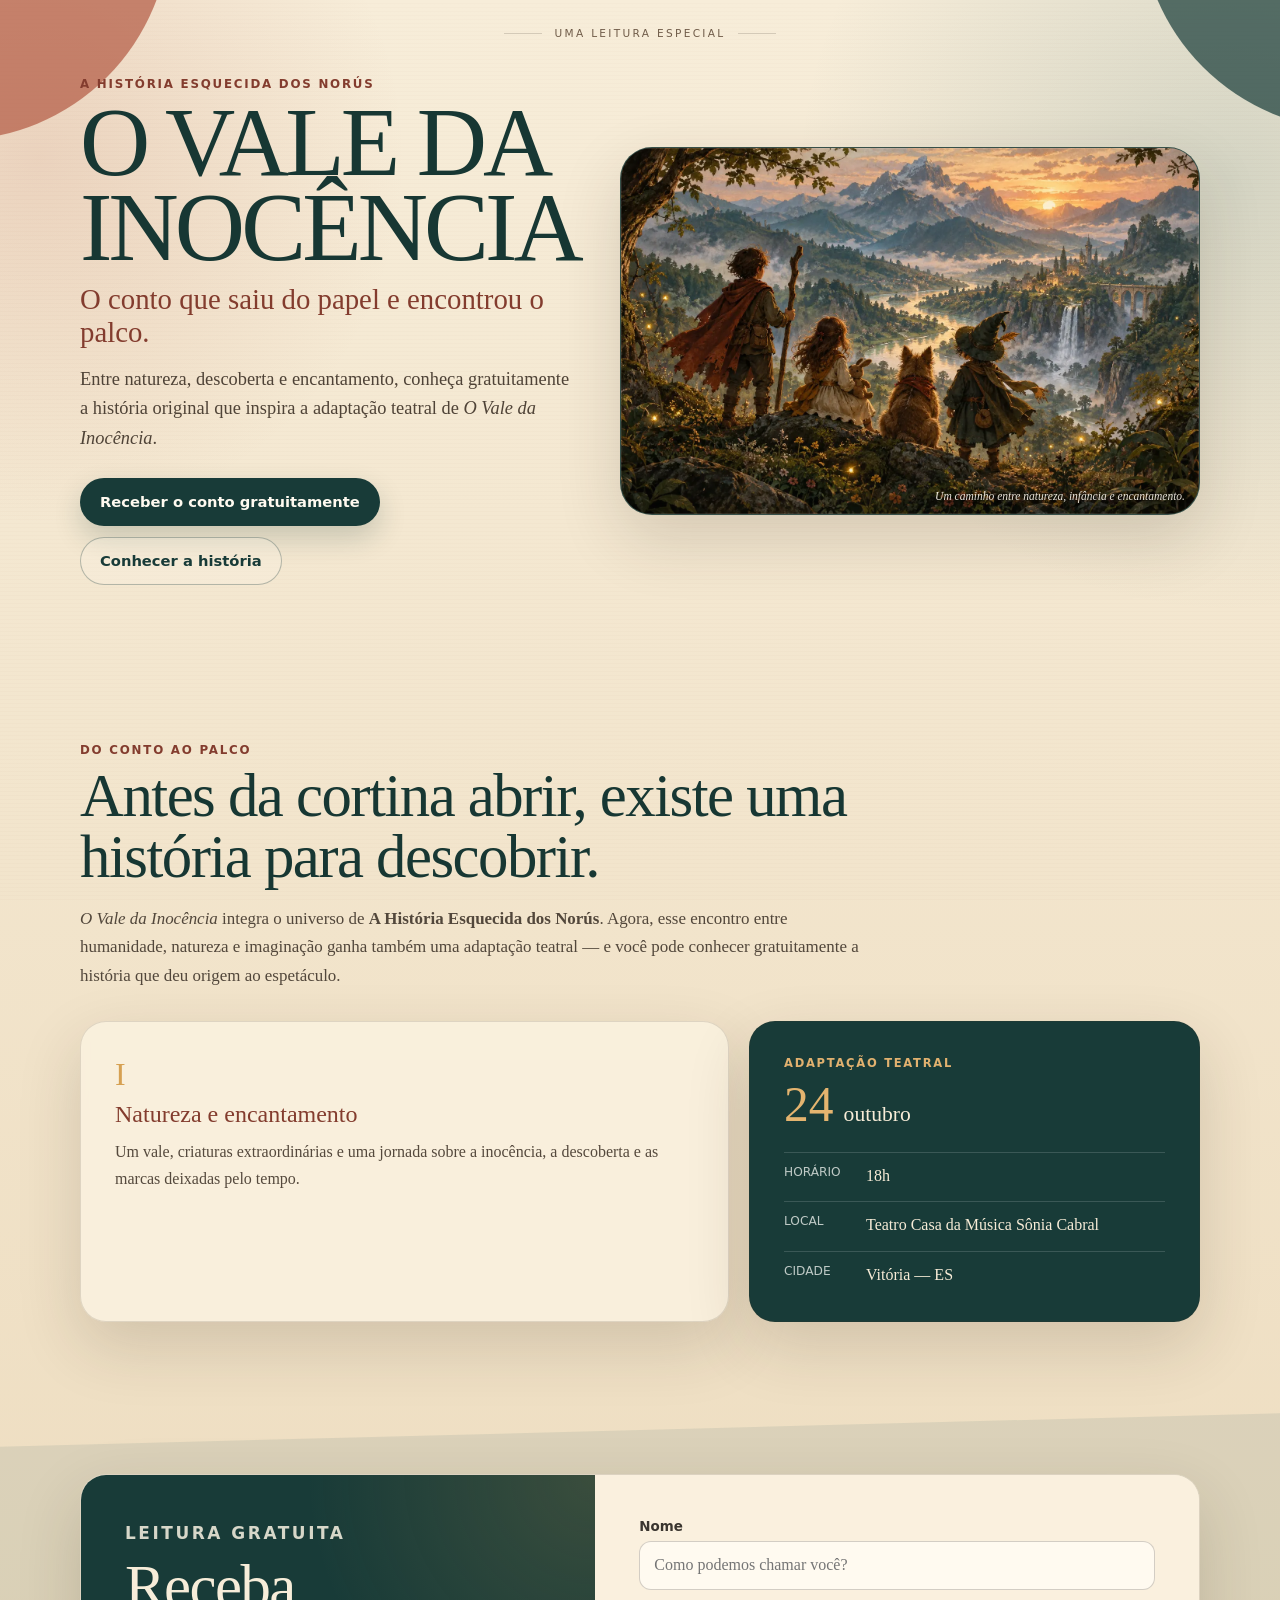
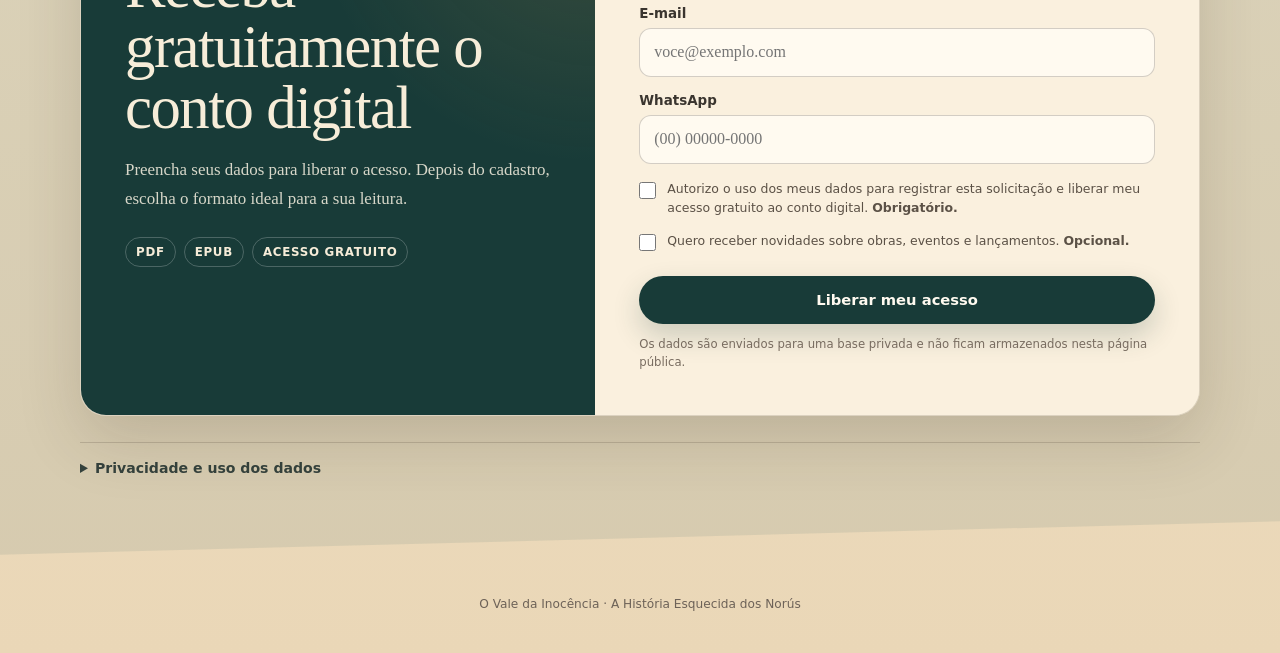
==== vale-da-inocencia/index.html @ 0e9c5410 "Força atualização da integração pública" ====
<!doctype html>
<html lang="pt-BR">
<head>
  <meta charset="utf-8">
  <meta name="viewport" content="width=device-width, initial-scale=1, viewport-fit=cover">
  <meta name="theme-color" content="#183b38">
  <meta name="description" content="Leia gratuitamente O Vale da Inocência — A História Esquecida dos Norús, o conto que inspira a adaptação teatral.">
  <meta property="og:title" content="O Vale da Inocência — leitura gratuita">
  <meta property="og:description" content="O conto que saiu do papel e encontrou o palco.">
  <meta property="og:image" content="assets/hero-vale-da-inocencia.jpg">
  <meta property="og:type" content="website">
  <title>O Vale da Inocência — leitura gratuita</title>
  <link rel="preload" as="image" href="assets/hero-vale-da-inocencia.webp" type="image/webp" fetchpriority="high">
  <link rel="stylesheet" href="styles.css?v=2">
</head>
<body>
  <a class="skip-link" href="#conteudo">Ir para o conteúdo</a>

  <header class="hero">
    <div class="page-shell hero-shell">
      <p class="overline overline-center"><span>uma leitura especial</span></p>
      <div class="hero-layout">
        <div class="hero-copy">
          <p class="kicker">A História Esquecida dos Norús</p>
          <h1><span>O Vale da</span> <strong>Inocência</strong></h1>
          <p class="hero-tagline">O conto que saiu do papel e encontrou o palco.</p>
          <p class="hero-lead">Entre natureza, descoberta e encantamento, conheça gratuitamente a história original que inspira a adaptação teatral de <em>O Vale da Inocência</em>.</p>
          <div class="hero-actions">
            <a class="button button-primary" href="#receber">Receber o conto gratuitamente</a>
            <a class="button button-ghost" href="#historia">Conhecer a história</a>
          </div>
        </div>
        <figure class="hero-art">
          <picture>
            <source srcset="assets/hero-vale-da-inocencia.webp" type="image/webp">
            <img src="assets/hero-vale-da-inocencia.jpg" width="1672" height="941" alt="Quatro personagens contemplam um vale encantado ao pôr do sol" loading="eager" fetchpriority="high" decoding="async">
          </picture>
          <figcaption>Um caminho entre natureza, infância e encantamento.</figcaption>
        </figure>
      </div>
    </div>
  </header>

  <main id="conteudo">
    <section class="story-section" id="historia">
      <div class="page-shell">
        <div class="section-intro">
          <p class="kicker">Do conto ao palco</p>
          <h2>Antes da cortina abrir, existe uma história para descobrir.</h2>
          <p><em>O Vale da Inocência</em> integra o universo de <strong>A História Esquecida dos Norús</strong>. Agora, esse encontro entre humanidade, natureza e imaginação ganha também uma adaptação teatral — e você pode conhecer gratuitamente a história que deu origem ao espetáculo.</p>
        </div>
        <div class="context-grid">
          <article class="paper-card story-card">
            <span class="card-number" aria-hidden="true">I</span>
            <h3>Natureza e encantamento</h3>
            <p>Um vale, criaturas extraordinárias e uma jornada sobre a inocência, a descoberta e as marcas deixadas pelo tempo.</p>
          </article>
          <aside class="paper-card event-card" aria-label="Informações da apresentação teatral">
            <p class="event-label">Adaptação teatral</p>
            <p class="event-date"><strong>24</strong> outubro</p>
            <dl>
              <div><dt>Horário</dt><dd>18h</dd></div>
              <div><dt>Local</dt><dd>Teatro Casa da Música Sônia Cabral</dd></div>
              <div><dt>Cidade</dt><dd>Vitória — ES</dd></div>
            </dl>
          </aside>
        </div>
      </div>
    </section>

    <section class="capture-section" id="receber">
      <div class="page-shell">
        <div class="capture-frame" id="captureFrame">
          <div class="capture-copy">
            <p class="kicker kicker-gold">Leitura gratuita</p>
            <h2>Receba gratuitamente o conto digital</h2>
            <p>Preencha seus dados para liberar o acesso. Depois do cadastro, escolha o formato ideal para a sua leitura.</p>
            <ul class="format-list" aria-label="Formatos disponíveis">
              <li>PDF</li>
              <li>ePub</li>
              <li>Acesso gratuito</li>
            </ul>
          </div>
          <form id="leadForm" novalidate>
            <div class="field honeypot" aria-hidden="true">
              <label for="website">Não preencha este campo</label>
              <input id="website" name="website" type="text" tabindex="-1" autocomplete="off">
            </div>
            <div class="field">
              <label for="nome">Nome</label>
              <input id="nome" name="nome" type="text" autocomplete="name" required minlength="2" maxlength="100" placeholder="Como podemos chamar você?">
            </div>
            <div class="field">
              <label for="email">E-mail</label>
              <input id="email" name="email" type="email" inputmode="email" autocomplete="email" required maxlength="160" placeholder="voce@exemplo.com">
            </div>
            <div class="field">
              <label for="whatsapp">WhatsApp</label>
              <input id="whatsapp" name="whatsapp" type="tel" inputmode="tel" autocomplete="tel" required maxlength="16" pattern="\(?\d{2}\)?\s?\d{4,5}-?\d{4}" placeholder="(00) 00000-0000">
            </div>
            <label class="consent-row">
              <input id="consentimento" name="consentimento" type="checkbox" required>
              <span>Autorizo o uso dos meus dados para registrar esta solicitação e liberar meu acesso gratuito ao conto digital. <strong>Obrigatório.</strong></span>
            </label>
            <label class="consent-row">
              <input id="marketing" name="marketing" type="checkbox">
              <span>Quero receber novidades sobre obras, eventos e lançamentos. <strong>Opcional.</strong></span>
            </label>
            <button class="button button-primary submit-button" type="submit">Liberar meu acesso</button>
            <p class="form-status" id="formStatus" role="status" aria-live="polite"></p>
            <p class="form-note">Os dados são enviados para uma base privada e não ficam armazenados nesta página pública.</p>
          </form>
        </div>

        <div class="unlock-panel" id="unlockPanel" aria-live="polite" hidden>
          <p class="kicker">Acesso liberado</p>
          <h2>Boa leitura.</h2>
          <p>Escolha o formato que preferir para entrar no universo de <em>O Vale da Inocência</em>.</p>
          <div class="download-actions">
            <a id="pdfButton" class="button button-primary" href="#" target="_blank" rel="noopener">Abrir PDF</a>
            <a id="epubButton" class="button button-ghost" href="#" download>Baixar ePub</a>
          </div>
          <p class="download-note" id="downloadNote" hidden>Os arquivos digitais ainda precisam ser conectados pelos responsáveis pela ação.</p>
        </div>

        <details class="privacy-note" id="privacidade">
          <summary>Privacidade e uso dos dados</summary>
          <p>Nome, e-mail e WhatsApp são usados para registrar a solicitação e liberar o conteúdo. A autorização para receber novidades é separada, opcional e pode ser recusada sem impedir o acesso ao conto. A origem da visita e os parâmetros de campanha também podem ser registrados para medir esta ação.</p>
        </details>
      </div>
    </section>
  </main>

  <footer><div class="page-shell">O Vale da Inocência · A História Esquecida dos Norús</div></footer>
  <script src="config.js?v=3"></script>
  <script src="app.js?v=3" defer></script>
</body>
</html>
---- vale-da-inocencia/styles.css ----
:root {
  --paper: #ead7b7;
  --paper-light: #f7edd9;
  --paper-card: rgba(250, 241, 222, 0.9);
  --ink: #173733;
  --wine: #833c2e;
  --rust: #b35942;
  --gold: #d6a052;
  --teal: #4b7776;
  --deep: #183b38;
  --muted: #705c49;
  --line: rgba(58, 47, 36, 0.18);
  --shadow: 0 24px 64px rgba(47, 35, 23, 0.16);
  --serif: Georgia, "Times New Roman", serif;
  --sans: system-ui, -apple-system, BlinkMacSystemFont, "Segoe UI", sans-serif;
}

* { box-sizing: border-box; }
html { scroll-behavior: smooth; }

body {
  min-width: 320px;
  margin: 0;
  color: var(--deep);
  background:
    radial-gradient(circle at 3% 7%, rgba(179, 89, 66, 0.17), transparent 23rem),
    radial-gradient(circle at 96% 8%, rgba(75, 119, 118, 0.2), transparent 27rem),
    linear-gradient(180deg, var(--paper-light), var(--paper));
  font-family: var(--serif);
  text-rendering: optimizeLegibility;
}

body::before {
  position: fixed;
  z-index: -1;
  inset: 0;
  content: "";
  pointer-events: none;
  opacity: 0.28;
  background-image:
    repeating-linear-gradient(0deg, rgba(86, 59, 31, 0.045) 0 1px, transparent 1px 4px),
    repeating-linear-gradient(90deg, rgba(255, 255, 255, 0.09) 0 1px, transparent 1px 5px);
  mix-blend-mode: multiply;
}

a { color: inherit; }
button, input { font: inherit; }

.skip-link {
  position: fixed;
  z-index: 20;
  top: 8px;
  left: 8px;
  padding: 10px 14px;
  border-radius: 8px;
  color: #fff;
  background: var(--deep);
  font-family: var(--sans);
  transform: translateY(-140%);
}
.skip-link:focus { transform: translateY(0); }

.page-shell { width: min(1120px, calc(100% - 32px)); margin-inline: auto; }

.hero { position: relative; overflow: hidden; padding: 18px 0 64px; }
.hero::before, .hero::after {
  position: absolute;
  z-index: -1;
  width: 430px;
  height: 430px;
  border-radius: 50%;
  content: "";
  opacity: 0.7;
}
.hero::before { top: -290px; left: -260px; background: var(--rust); }
.hero::after { top: -300px; right: -290px; background: var(--deep); }

.overline {
  display: flex;
  align-items: center;
  gap: 12px;
  margin: 5px 0 26px;
  color: var(--muted);
  font-family: var(--sans);
  font-size: 0.66rem;
  letter-spacing: 0.22em;
  text-transform: uppercase;
}
.overline::before, .overline::after { width: 38px; height: 1px; content: ""; background: var(--line); }
.overline-center { justify-content: center; }

.hero-layout { display: grid; grid-template-columns: minmax(0, 1fr); gap: 30px; }
.hero-copy { min-width: 0; }

.kicker {
  margin: 0;
  color: var(--wine);
  font-family: var(--sans);
  font-size: 0.74rem;
  font-weight: 800;
  letter-spacing: 0.15em;
  text-transform: uppercase;
}

h1 {
  max-width: 100%;
  margin: 0.55rem 0 0.75rem;
  color: var(--ink);
  font-size: clamp(2.9rem, 14vw, 4.25rem);
  font-weight: 400;
  letter-spacing: -0.045em;
  line-height: 0.88;
  text-transform: uppercase;
}
h1 span, h1 strong { display: block; }
h1 strong { font-weight: 400; }

.hero-tagline {
  margin: 0 0 16px;
  color: var(--wine);
  font-size: clamp(1.35rem, 6.2vw, 1.75rem);
  line-height: 1.14;
}
.hero-lead { max-width: 650px; margin: 0; color: #4f4337; font-size: 1.04rem; line-height: 1.62; }

.hero-actions, .download-actions { display: grid; grid-template-columns: 1fr; gap: 11px; margin-top: 24px; }

.button {
  display: inline-flex;
  min-height: 48px;
  align-items: center;
  justify-content: center;
  padding: 13px 19px;
  border: 1px solid transparent;
  border-radius: 999px;
  cursor: pointer;
  font-family: var(--sans);
  font-size: 0.92rem;
  font-weight: 800;
  line-height: 1.2;
  text-align: center;
  text-decoration: none;
  transition: transform 160ms ease, box-shadow 160ms ease, background 160ms ease;
}
.button:hover { transform: translateY(-2px); }
.button:focus-visible { outline: 3px solid rgba(214, 160, 82, 0.75); outline-offset: 3px; }
.button:disabled { cursor: wait; opacity: 0.7; transform: none; }
.button[aria-disabled="true"] { cursor: not-allowed; opacity: 0.52; pointer-events: none; }
.button-primary { color: #fffaf0; background: var(--deep); box-shadow: 0 12px 28px rgba(24, 59, 56, 0.2); }
.button-ghost { border-color: rgba(24, 59, 56, 0.3); color: var(--deep); background: rgba(255, 250, 240, 0.2); }

.hero-art {
  position: relative;
  order: -1;
  min-width: 0;
  margin: 0;
  overflow: hidden;
  border: 1px solid rgba(67, 51, 36, 0.17);
  border-radius: 24px;
  background: #355650;
  box-shadow: var(--shadow);
}
.hero-art picture, .hero-art img { display: block; width: 100%; height: auto; }
.hero-art img { aspect-ratio: 16 / 9; object-fit: cover; object-position: center center; }
.hero-art::after {
  position: absolute;
  inset: 0;
  content: "";
  pointer-events: none;
  box-shadow: inset 0 0 0 1px rgba(255, 255, 255, 0.09), inset 0 -40px 70px rgba(26, 34, 29, 0.15);
}
.hero-art figcaption {
  position: absolute;
  z-index: 1;
  right: 14px;
  bottom: 12px;
  left: 14px;
  color: rgba(255, 250, 240, 0.9);
  font-size: 0.72rem;
  font-style: italic;
  text-align: right;
  text-shadow: 0 1px 5px rgba(0, 0, 0, 0.7);
}

section { padding: 58px 0; }
.section-intro { max-width: 780px; }
.section-intro h2, .capture-copy h2, .unlock-panel h2 {
  margin: 9px 0 16px;
  color: var(--ink);
  font-size: clamp(2.2rem, 9vw, 3.8rem);
  font-weight: 400;
  letter-spacing: -0.025em;
  line-height: 1;
}
.section-intro > p:last-child, .capture-copy > p, .unlock-panel > p { color: #52473b; font-size: 1.06rem; line-height: 1.7; }

.context-grid { display: grid; grid-template-columns: 1fr; gap: 20px; margin-top: 30px; }
.paper-card, .capture-frame, .unlock-panel {
  border: 1px solid rgba(67, 51, 36, 0.14);
  border-radius: 26px;
  background: var(--paper-card);
  box-shadow: var(--shadow);
  backdrop-filter: blur(4px);
}
.story-card, .event-card { padding: 28px; }
.card-number { color: var(--gold); font-size: 2rem; }
.story-card h3 { margin: 8px 0 10px; color: var(--wine); font-size: 1.5rem; font-weight: 500; }
.story-card p { margin: 0; color: #55493d; font-size: 1rem; line-height: 1.7; }

.event-card { color: #f7ecd7; background: var(--deep); }
.event-label {
  margin: 0 0 10px;
  color: #e1b16f;
  font-family: var(--sans);
  font-size: 0.72rem;
  font-weight: 800;
  letter-spacing: 0.15em;
  text-transform: uppercase;
}
.event-date { display: flex; align-items: baseline; gap: 10px; margin: 0 0 22px; font-size: 1.35rem; }
.event-date strong { color: #e4b46f; font-size: 3.1rem; font-weight: 400; line-height: 1; }
.event-card dl { display: grid; gap: 14px; margin: 0; }
.event-card dl div { display: grid; grid-template-columns: 70px 1fr; gap: 12px; padding-top: 12px; border-top: 1px solid rgba(255,255,255,0.15); }
.event-card dt { color: #bfcac6; font-family: var(--sans); font-size: 0.76rem; text-transform: uppercase; }
.event-card dd { margin: 0; line-height: 1.42; }

.capture-section { position: relative; }
.capture-section::before {
  position: absolute;
  z-index: -1;
  inset: 32px 0;
  content: "";
  background: rgba(75, 119, 118, 0.12);
  transform: skewY(-1.5deg);
}
.capture-frame { overflow: hidden; }
.capture-copy {
  padding: 30px 26px;
  color: #f6ecd8;
  background: radial-gradient(circle at 100% 0, rgba(214, 160, 82, 0.18), transparent 18rem), var(--deep);
}
.capture-copy h2 { color: #f7edd9; }
.capture-copy > p { color: #d7d7c9; }
.kicker-gold { color: #e1b16f; }

.format-list { display: flex; flex-wrap: wrap; gap: 8px; margin: 23px 0 0; padding: 0; list-style: none; }
.format-list li {
  padding: 7px 10px;
  border: 1px solid rgba(255, 255, 255, 0.22);
  border-radius: 999px;
  font-family: var(--sans);
  font-size: 0.74rem;
  font-weight: 800;
  letter-spacing: 0.06em;
  text-transform: uppercase;
}

form { padding: 28px 24px; background: rgba(250, 241, 222, 0.96); }
.field { margin-bottom: 16px; }
.honeypot { position: absolute; left: -9999px; opacity: 0; pointer-events: none; }
label { display: block; margin-bottom: 7px; color: #3a352f; font-family: var(--sans); font-size: 0.84rem; font-weight: 760; }
input[type="text"], input[type="email"], input[type="tel"] {
  width: 100%;
  min-height: 49px;
  padding: 13px 14px;
  border: 1px solid rgba(55, 48, 40, 0.22);
  border-radius: 12px;
  outline: none;
  color: #292c28;
  background: #fffaf0;
  font-size: 1rem;
  transition: border 160ms ease, box-shadow 160ms ease;
}
input:focus { border-color: var(--teal); box-shadow: 0 0 0 3px rgba(75, 119, 118, 0.14); }

.consent-row {
  display: grid;
  grid-template-columns: 18px minmax(0, 1fr);
  gap: 10px;
  align-items: start;
  margin: 15px 0;
  color: #5b5146;
  font-size: 0.78rem;
  font-weight: 450;
  line-height: 1.5;
}
.consent-row input { width: 17px; height: 17px; margin: 2px 0 0; accent-color: var(--deep); }
.submit-button { width: 100%; margin-top: 10px; }

.form-status {
  display: none;
  margin: 14px 0 0;
  padding: 11px 12px;
  border-radius: 10px;
  font-family: var(--sans);
  font-size: 0.84rem;
  line-height: 1.45;
}
.form-status.is-visible { display: block; }
.form-status.is-error { color: #6d2c24; background: #f2d8d0; }
.form-status.is-success { color: #245039; background: #dce9df; }
.form-note { margin: 12px 0 0; color: #786c60; font-family: var(--sans); font-size: 0.73rem; line-height: 1.5; }

.unlock-panel { padding: 38px 24px; text-align: center; }
.unlock-panel[hidden] { display: none; }
.download-note { margin-top: 18px !important; font-family: var(--sans); font-size: 0.82rem !important; }

.privacy-note { margin-top: 26px; padding: 17px 0; border-top: 1px solid var(--line); color: #5a5045; font-family: var(--sans); }
.privacy-note summary { cursor: pointer; color: #35423d; font-size: 0.88rem; font-weight: 800; }
.privacy-note p { margin: 12px 0 0; font-size: 0.82rem; line-height: 1.62; }

footer { padding: 28px 0 42px; color: #6d6258; font-family: var(--sans); font-size: 0.76rem; text-align: center; }

@media (min-width: 600px) {
  .page-shell { width: min(1120px, calc(100% - 48px)); }
  .hero-actions, .download-actions { display: flex; flex-wrap: wrap; }
  .context-grid { grid-template-columns: 1.05fr 0.95fr; }
  .story-card, .event-card { padding: 34px; }
  .capture-copy, form { padding: 36px; }
}

@media (min-width: 840px) {
  .hero { padding: 22px 0 82px; }
  .overline { margin-bottom: 38px; }
  .hero-layout { grid-template-columns: minmax(0, 0.92fr) minmax(420px, 1.08fr); gap: 46px; align-items: center; }
  .hero-art { order: initial; border-radius: 32px; }
  h1 { font-size: clamp(4rem, 7.6vw, 6.75rem); letter-spacing: -0.04em; }
  .hero-tagline { font-size: clamp(1.45rem, 2.25vw, 1.9rem); }
  .hero-lead { font-size: 1.15rem; }
  section { padding: 76px 0; }
  .capture-frame { display: grid; grid-template-columns: minmax(0, 0.92fr) minmax(0, 1.08fr); }
  .capture-copy, form { padding: 44px; }
  .unlock-panel { padding: 48px; }
}

@media (min-width: 1100px) {
  .hero-art img { aspect-ratio: 1.58 / 1; }
  .context-grid { grid-template-columns: 1.18fr 0.82fr; }
}

@media (prefers-reduced-motion: reduce) {
  html { scroll-behavior: auto; }
  *, *::before, *::after { scroll-behavior: auto !important; transition-duration: 0.01ms !important; }
}
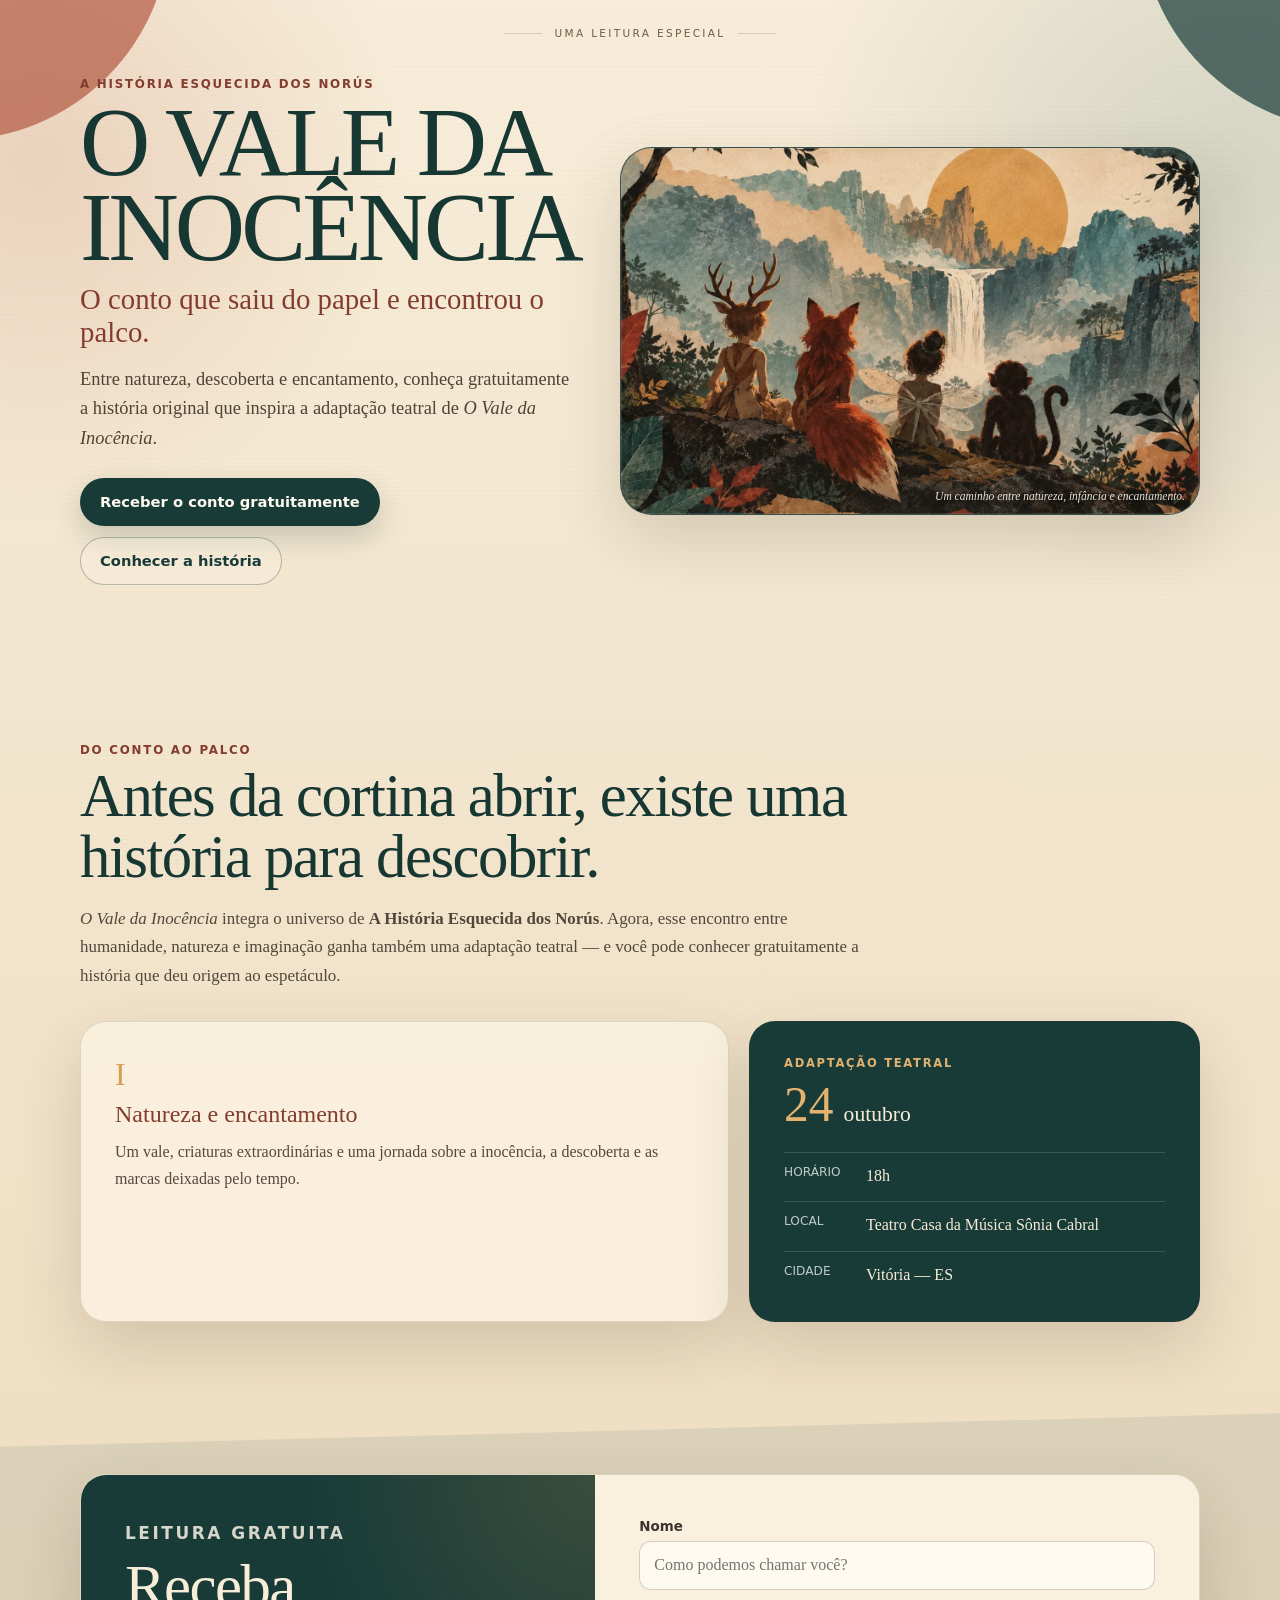
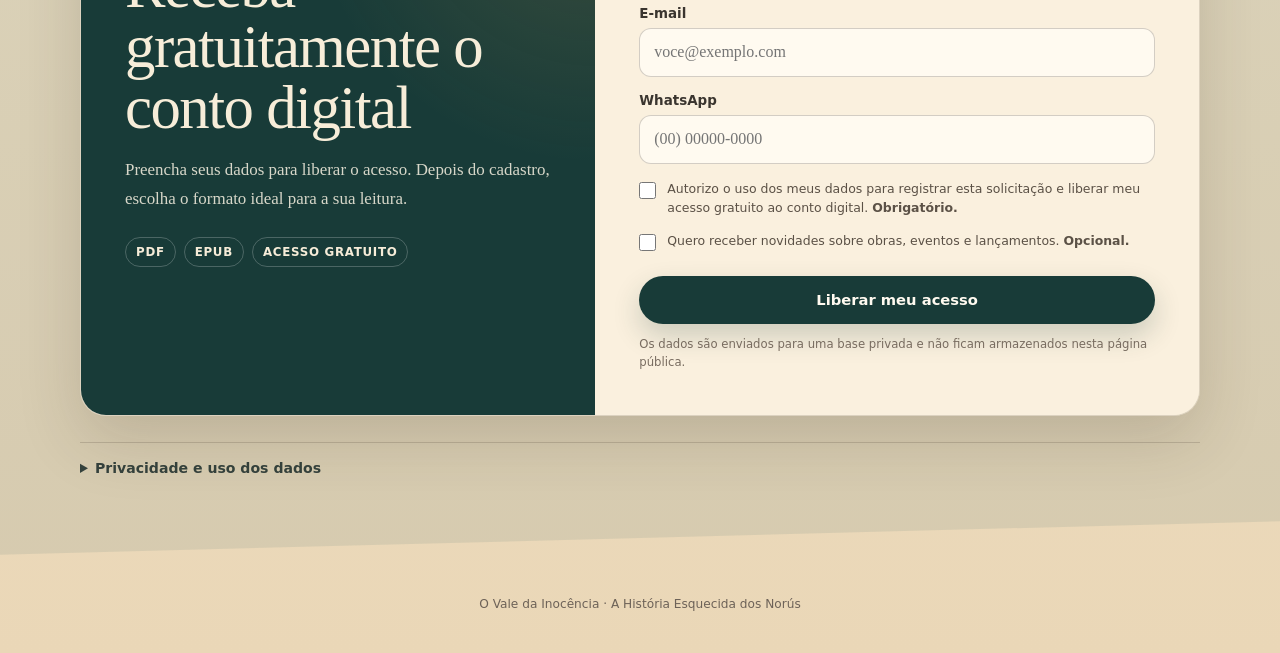
==== commit 9d8f1471: "Alinha hero ao cartaz e publica conto revisado" ====
--- a/vale-da-inocencia/index.html
+++ b/vale-da-inocencia/index.html
@@ -7,10 +7,10 @@
   <meta name="description" content="Leia gratuitamente O Vale da Inocência — A História Esquecida dos Norús, o conto que inspira a adaptação teatral.">
   <meta property="og:title" content="O Vale da Inocência — leitura gratuita">
   <meta property="og:description" content="O conto que saiu do papel e encontrou o palco.">
-  <meta property="og:image" content="assets/hero-vale-da-inocencia.jpg">
+  <meta property="og:image" content="assets/hero-vale-da-inocencia-cartaz.jpg">
   <meta property="og:type" content="website">
   <title>O Vale da Inocência — leitura gratuita</title>
-  <link rel="preload" as="image" href="assets/hero-vale-da-inocencia.webp" type="image/webp" fetchpriority="high">
+  <link rel="preload" as="image" href="assets/hero-vale-da-inocencia-cartaz.webp" type="image/webp" fetchpriority="high">
   <link rel="stylesheet" href="styles.css?v=2">
 </head>
 <body>
@@ -32,8 +32,8 @@
         </div>
         <figure class="hero-art">
           <picture>
-            <source srcset="assets/hero-vale-da-inocencia.webp" type="image/webp">
-            <img src="assets/hero-vale-da-inocencia.jpg" width="1672" height="941" alt="Quatro personagens contemplam um vale encantado ao pôr do sol" loading="eager" fetchpriority="high" decoding="async">
+            <source srcset="assets/hero-vale-da-inocencia-cartaz.webp" type="image/webp">
+            <img src="assets/hero-vale-da-inocencia-cartaz.jpg" width="1536" height="864" alt="Quatro personagens ilustrados contemplam o Vale da Inocência" loading="eager" fetchpriority="high" decoding="async">
           </picture>
           <figcaption>Um caminho entre natureza, infância e encantamento.</figcaption>
         </figure>
@@ -132,7 +132,6 @@
   </main>
 
   <footer><div class="page-shell">O Vale da Inocência · A História Esquecida dos Norús</div></footer>
-  <script src="config.js?v=3"></script>
-  <script src="app.js?v=3" defer></script>
+  <script src="app.js?v=6" defer></script>
 </body>
 </html>
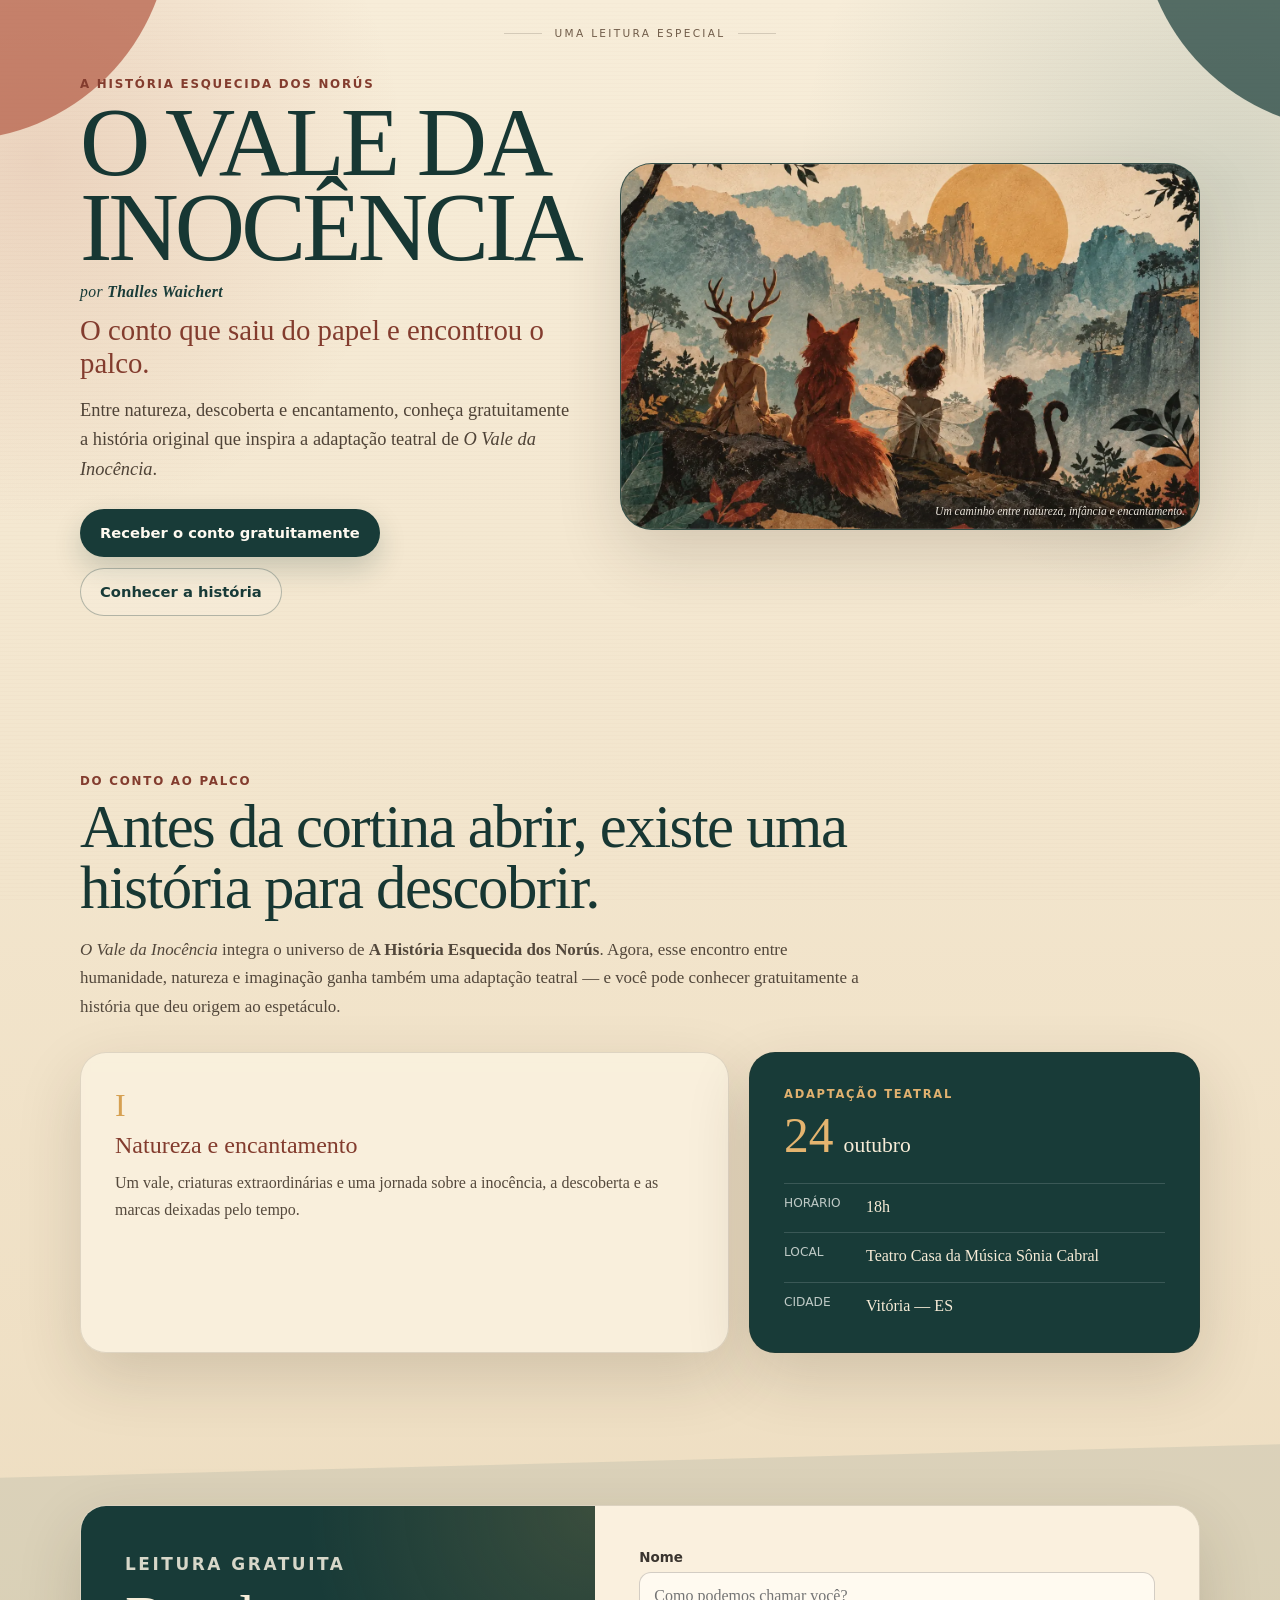
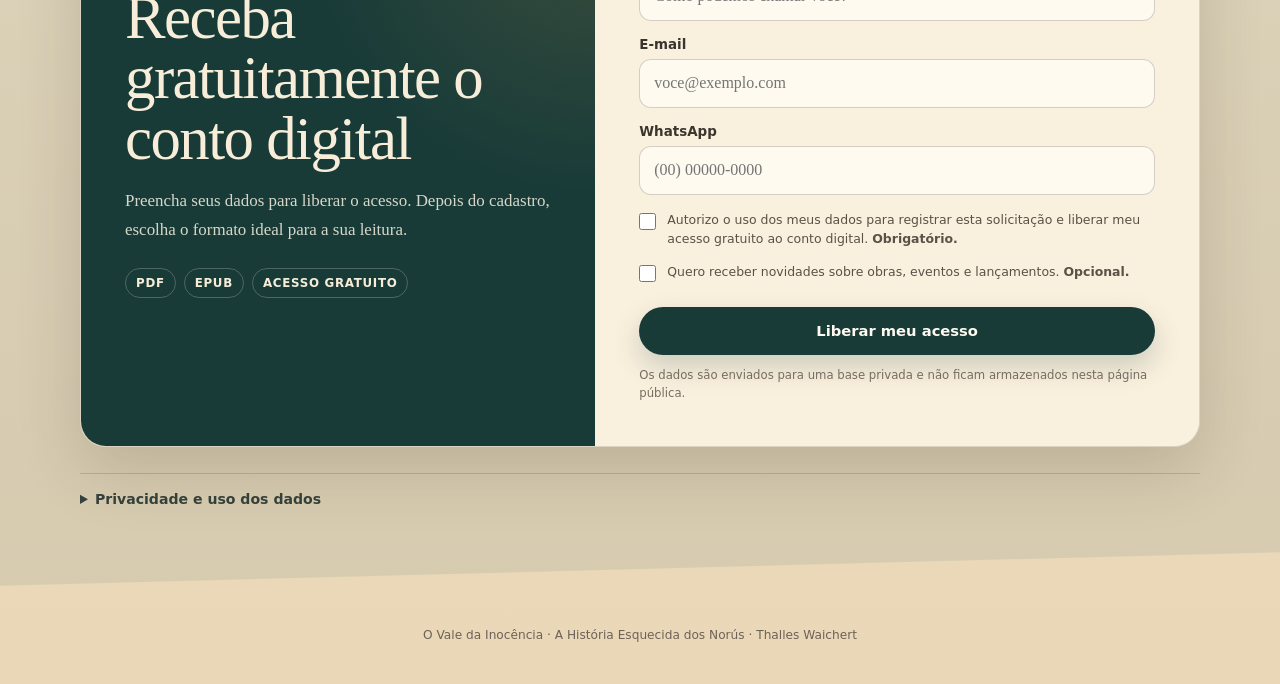
==== commit 7bc92c09: "Inclui autoria no site e nos arquivos digitais" ====
--- a/vale-da-inocencia/index.html
+++ b/vale-da-inocencia/index.html
@@ -4,6 +4,7 @@
   <meta charset="utf-8">
   <meta name="viewport" content="width=device-width, initial-scale=1, viewport-fit=cover">
   <meta name="theme-color" content="#183b38">
+  <meta name="author" content="Thalles Waichert">
   <meta name="description" content="Leia gratuitamente O Vale da Inocência — A História Esquecida dos Norús, o conto que inspira a adaptação teatral.">
   <meta property="og:title" content="O Vale da Inocência — leitura gratuita">
   <meta property="og:description" content="O conto que saiu do papel e encontrou o palco.">
@@ -23,6 +24,7 @@
         <div class="hero-copy">
           <p class="kicker">A História Esquecida dos Norús</p>
           <h1><span>O Vale da</span> <strong>Inocência</strong></h1>
+          <p class="hero-author">por <strong>Thalles Waichert</strong></p>
           <p class="hero-tagline">O conto que saiu do papel e encontrou o palco.</p>
           <p class="hero-lead">Entre natureza, descoberta e encantamento, conheça gratuitamente a história original que inspira a adaptação teatral de <em>O Vale da Inocência</em>.</p>
           <div class="hero-actions">
@@ -131,7 +133,7 @@
     </section>
   </main>
 
-  <footer><div class="page-shell">O Vale da Inocência · A História Esquecida dos Norús</div></footer>
+  <footer><div class="page-shell">O Vale da Inocência · A História Esquecida dos Norús · Thalles Waichert</div></footer>
   <script src="app.js?v=6" defer></script>
 </body>
 </html>
--- a/vale-da-inocencia/styles.css
+++ b/vale-da-inocencia/styles.css
@@ -115,6 +115,15 @@
 h1 span, h1 strong { display: block; }
 h1 strong { font-weight: 400; }
 
+.hero-author {
+  margin: 0 0 13px;
+  color: var(--deep);
+  font-size: 0.98rem;
+  font-style: italic;
+  letter-spacing: 0.025em;
+}
+.hero-author strong { font-weight: 700; }
+
 .hero-tagline {
   margin: 0 0 16px;
   color: var(--wine);
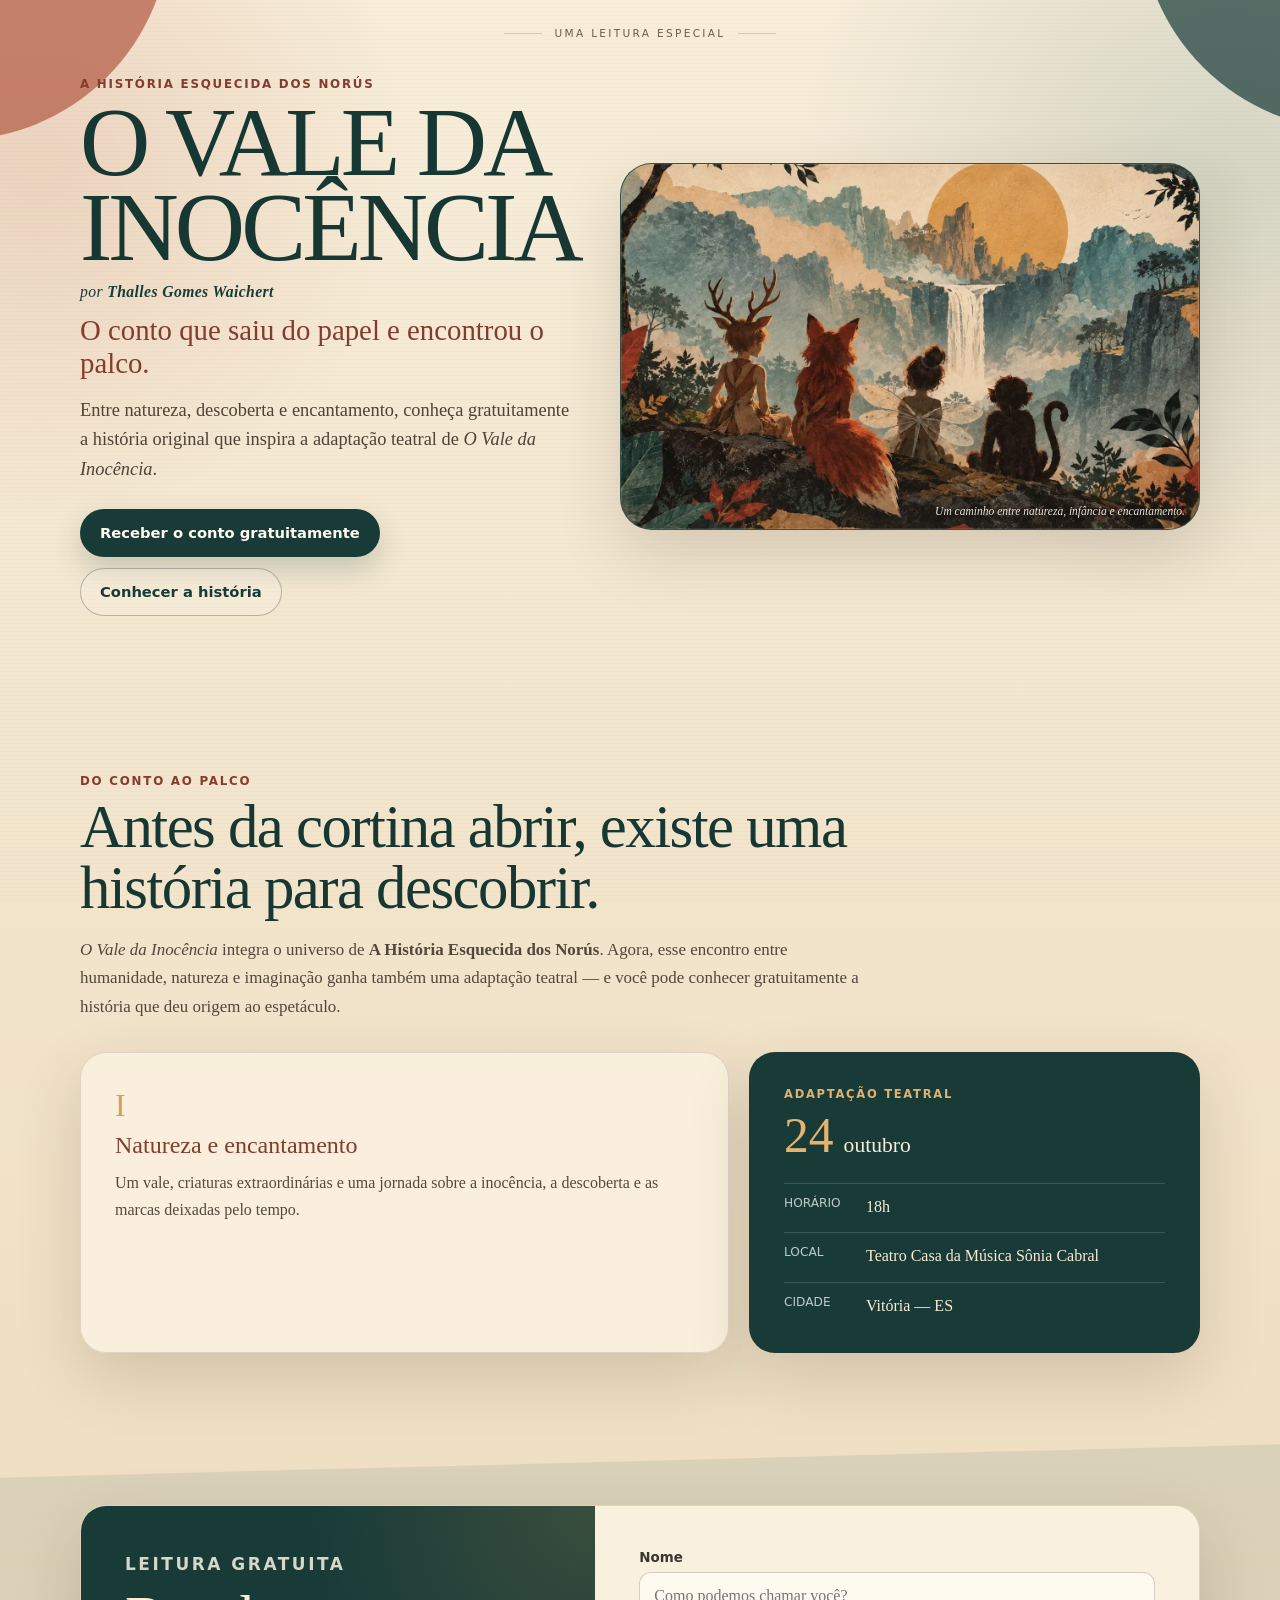
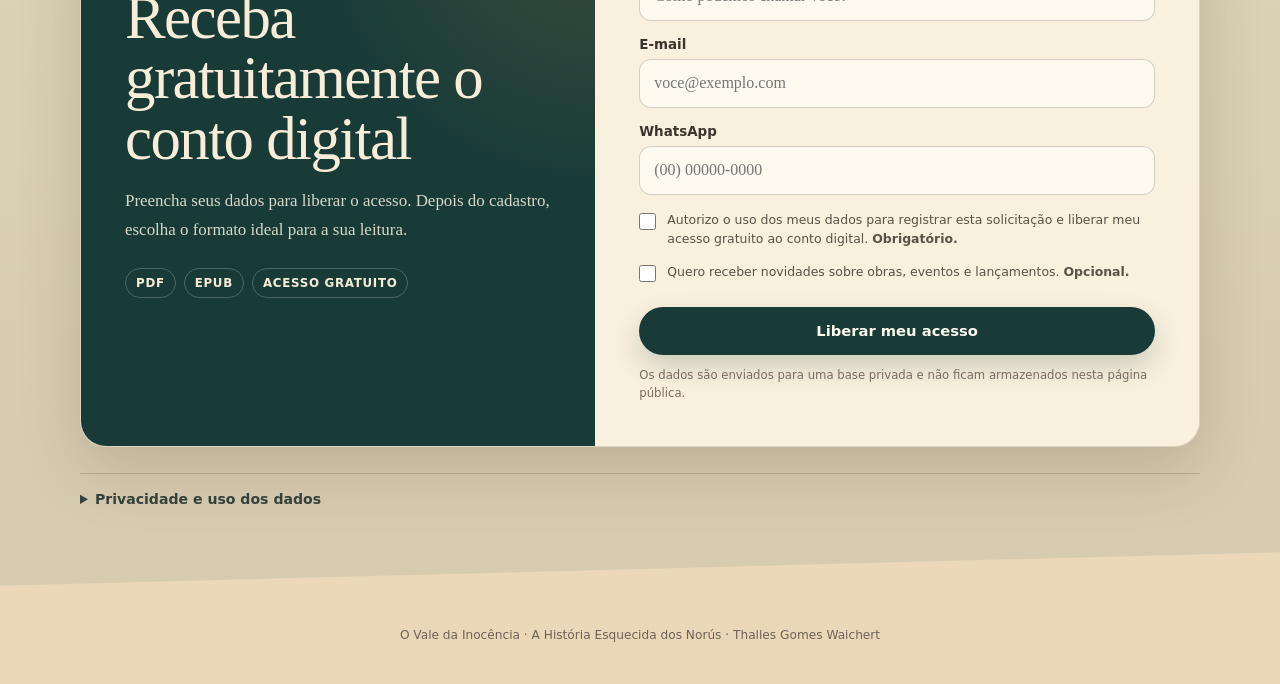
==== commit a19c66d2: "Corrige nome completo do autor e invalida cache dos downloads" ====
--- a/vale-da-inocencia/index.html
+++ b/vale-da-inocencia/index.html
@@ -4,7 +4,7 @@
   <meta charset="utf-8">
   <meta name="viewport" content="width=device-width, initial-scale=1, viewport-fit=cover">
   <meta name="theme-color" content="#183b38">
-  <meta name="author" content="Thalles Waichert">
+  <meta name="author" content="Thalles Gomes Waichert">
   <meta name="description" content="Leia gratuitamente O Vale da Inocência — A História Esquecida dos Norús, o conto que inspira a adaptação teatral.">
   <meta property="og:title" content="O Vale da Inocência — leitura gratuita">
   <meta property="og:description" content="O conto que saiu do papel e encontrou o palco.">
@@ -24,7 +24,7 @@
         <div class="hero-copy">
           <p class="kicker">A História Esquecida dos Norús</p>
           <h1><span>O Vale da</span> <strong>Inocência</strong></h1>
-          <p class="hero-author">por <strong>Thalles Waichert</strong></p>
+          <p class="hero-author">por <strong>Thalles Gomes Waichert</strong></p>
           <p class="hero-tagline">O conto que saiu do papel e encontrou o palco.</p>
           <p class="hero-lead">Entre natureza, descoberta e encantamento, conheça gratuitamente a história original que inspira a adaptação teatral de <em>O Vale da Inocência</em>.</p>
           <div class="hero-actions">
@@ -133,7 +133,7 @@
     </section>
   </main>
 
-  <footer><div class="page-shell">O Vale da Inocência · A História Esquecida dos Norús · Thalles Waichert</div></footer>
-  <script src="app.js?v=6" defer></script>
+  <footer><div class="page-shell">O Vale da Inocência · A História Esquecida dos Norús · Thalles Gomes Waichert</div></footer>
+  <script src="app.js?v=7" defer></script>
 </body>
 </html>
